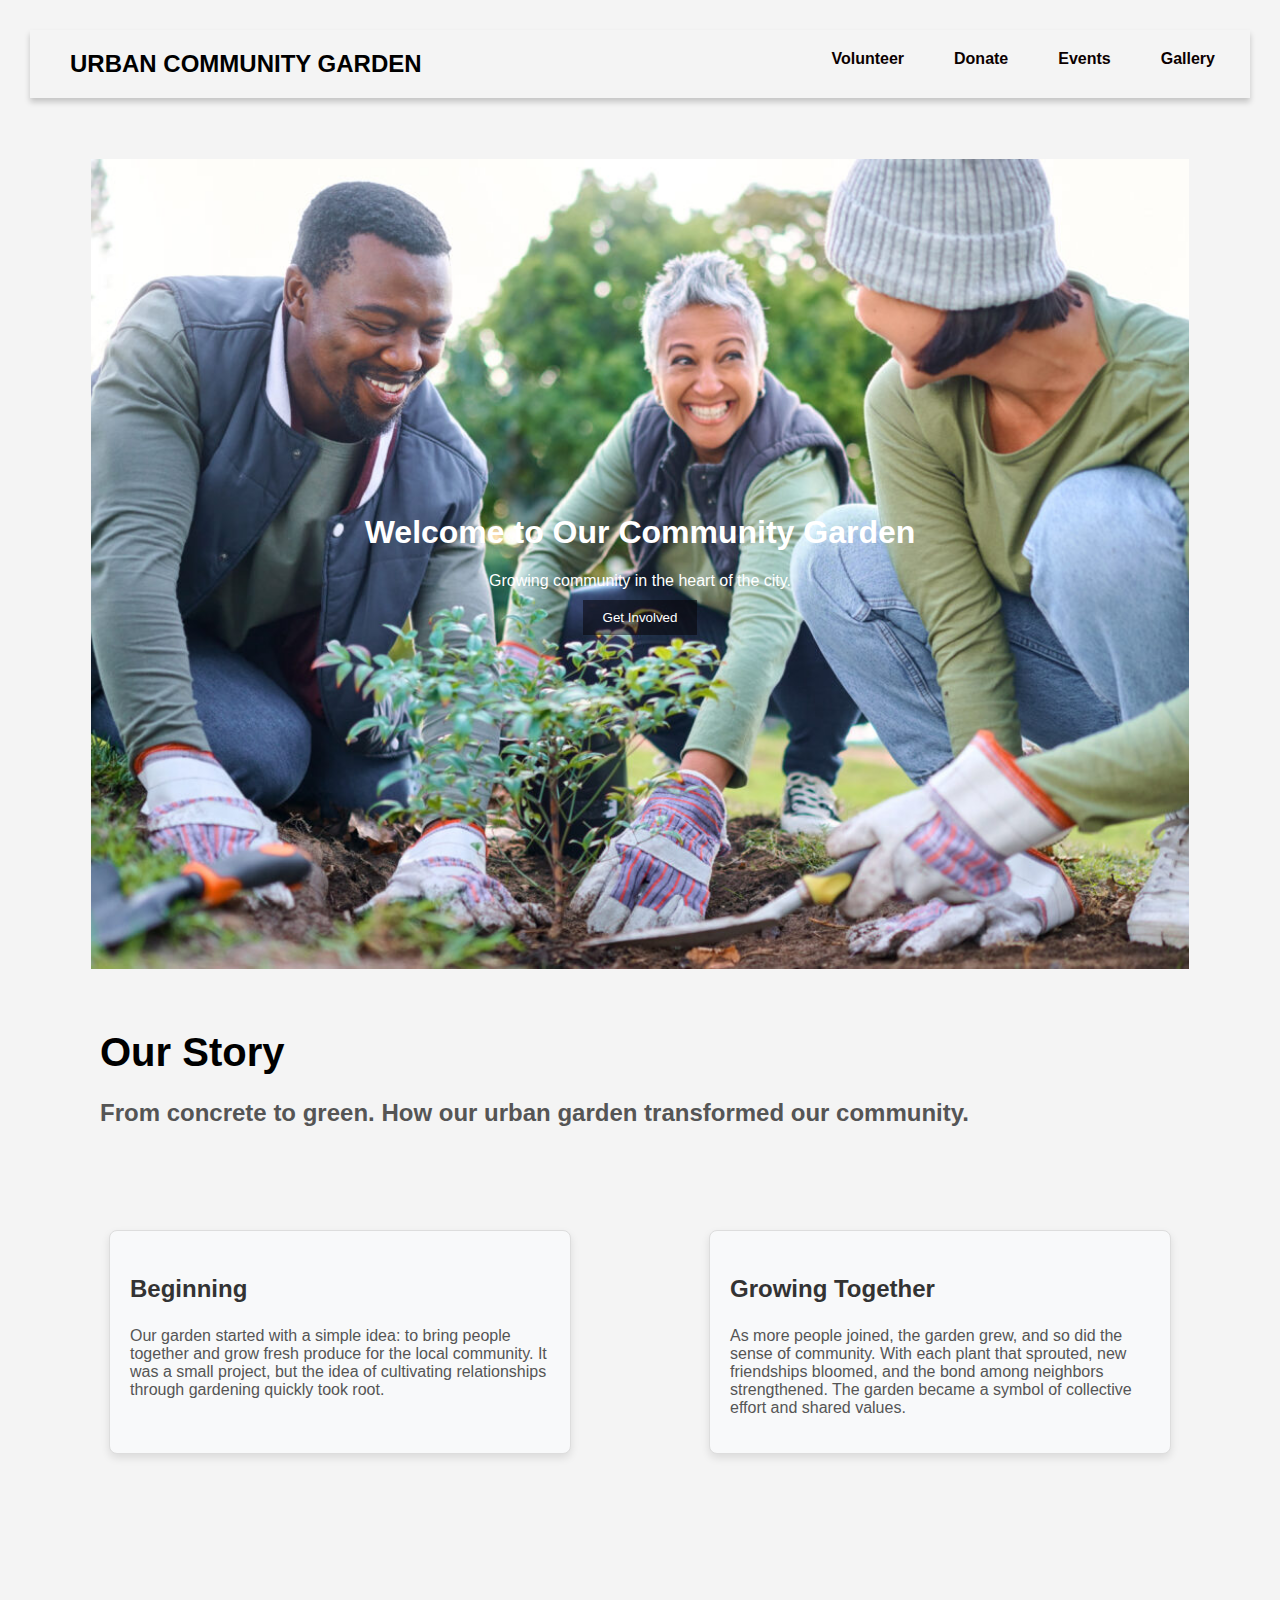
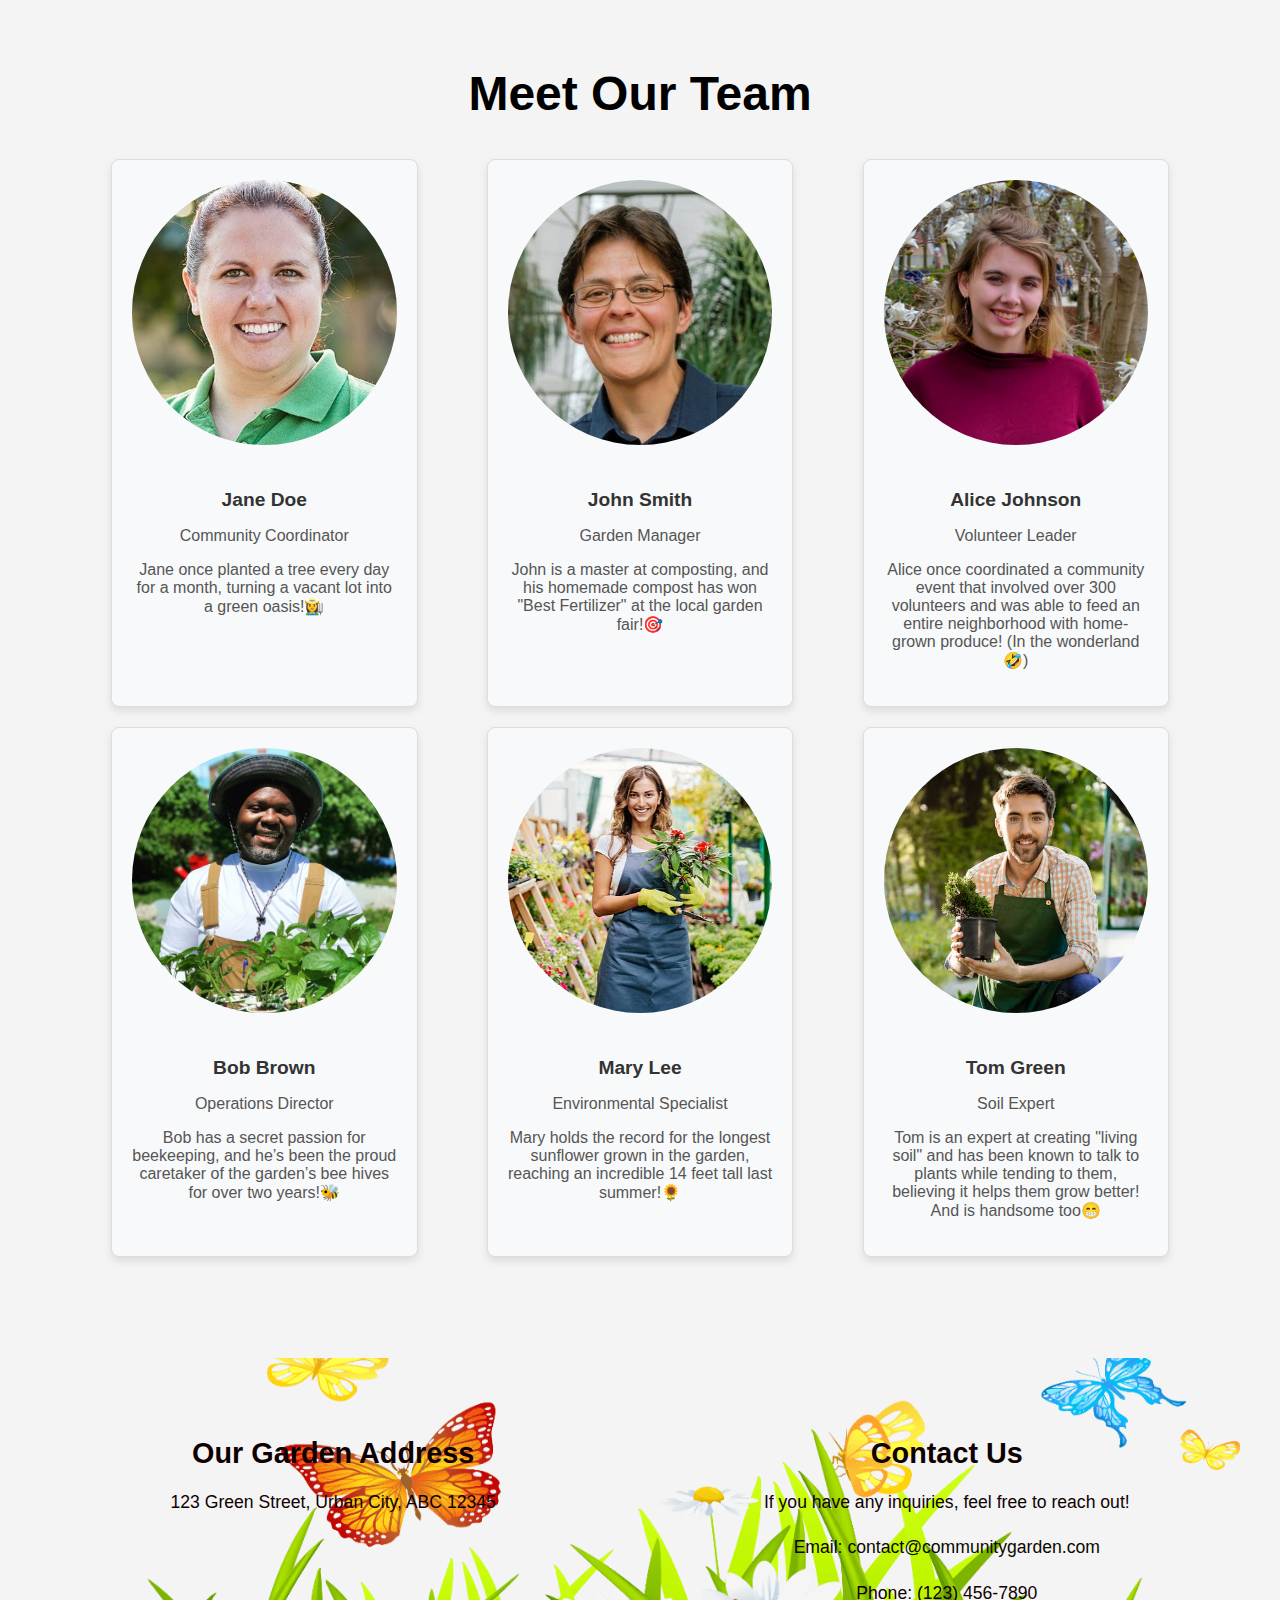
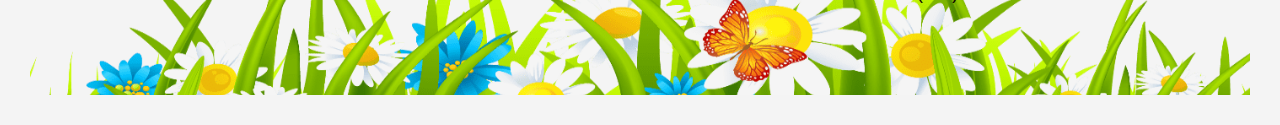
==== index.html @ 43f71df8 "demo site" ====
<!DOCTYPE html>
<html lang="en">
<head>
    <meta charset="UTF-8">
    <meta name="viewport" content="width=device-width, initial-scale=1.0">
    <title>Urban Community Garden</title>
    <link rel="stylesheet" href="styles.css">
</head>
<body>

    <header>
        <h1>URBAN COMMUNITY GARDEN</h1>
        <nav>
            <ul>
                <li><a href="volunteer.html">Volunteer</a></li>
                <li><a href="donate.html">Donate</a></li>
                <li><a href="events.html">Events</a></li>
                <li><a href="gallery.html">Gallery</a></li>
            </ul>
        </nav>
    </header>

    <div class="hero">
        <h1>Welcome to Our Community Garden</h1>
        <p>Growing community in the heart of the city.</p>
        <button onclick="location.href='volunteer.html'">Get Involved</button>
    </div>

    <div class = "story-header">
        <p>
            <h1>Our Story</h1>
            <h3>From concrete to green. How our urban garden transformed our community.</h3>
        </p\>
    </div>

    <div class="story">
        <div class="card">
            <h3>Beginning</h3>
            <p>Our garden started with a simple idea: to bring people together and grow fresh produce for the local community. It was a small project, but the idea of cultivating relationships through gardening quickly took root.</p>
        </div>
        <div class="card">
            <h3>Growing Together</h3>
            <p>As more people joined, the garden grew, and so did the sense of community. With each plant that sprouted, new friendships bloomed, and the bond among neighbors strengthened. The garden became a symbol of collective effort and shared values.</p>
        </div>
    </div>

    <div class="meet-team">
        <h1>Meet Our Team</h1><br>
        <div class="team-cards">
            <!-- Team Member 1 -->
            <div class="team-card">
                <img src="JANE.jpg" alt="Team Member 1" />
                <h4>Jane Doe</h4>
                <p>Community Coordinator</p>
                <p>Jane once planted a tree every day for a month, turning a vacant lot into a green oasis!👩‍🌾</p>
            </div>
            <!-- Team Member 2 -->
            <div class="team-card">
                <img src="john.jpg" alt="Team Member 2" />
                <h4>John Smith</h4>
                <p>Garden Manager</p>
                <p>John is a master at composting, and his homemade compost has won "Best Fertilizer" at the local garden fair!🎯</p>
            </div>
            <!-- Team Member 3 -->
            <div class="team-card">
                <img src="alice.jpg" alt="Team Member 3" />
                <h4>Alice Johnson</h4>
                <p>Volunteer Leader</p>
                <p>Alice once coordinated a community event that involved over 300 volunteers and was able to feed an entire neighborhood with home-grown produce! (In the wonderland🤣)</p>
            </div>
            <!-- Team Member 4 -->
            <div class="team-card">
                <img src="bob.jpg" alt="Team Member 4" />
                <h4>Bob Brown</h4>
                <p>Operations Director</p>
                <p>Bob has a secret passion for beekeeping, and he’s been the proud caretaker of the garden’s bee hives for over two years!🐝</p>
            </div>
            <!-- Team Member 5 -->
            <div class="team-card">
                <img src="mary.jpg" alt="Team Member 5" />
                <h4>Mary Lee</h4>
                <p>Environmental Specialist</p>
                <p>Mary holds the record for the longest sunflower grown in the garden, reaching an incredible 14 feet tall last summer!🌻</p>
            </div>
            <!-- Team Member 6 -->
            <div class="team-card">
                <img src="TOM.jpg" alt="Team Member 6" />
                <h4>Tom Green</h4>
                <p>Soil Expert</p>
                <p>Tom is an expert at creating "living soil" and has been known to talk to plants while tending to them, believing it helps them grow better! And is handsome too😁</p>
            </div>
        </div>
    </div>

    <!-- Footer Section -->
    <footer class="footer">
        <div class="footer-content">
            <div class="address">
                <h3>Our Garden Address</h3>
                <p>123 Green Street, Urban City, ABC 12345</p>
            </div>
            <div class="contact">
                <h3>Contact Us</h3>
                <p>If you have any inquiries, feel free to reach out!</p>
                <p>Email: <a href="mailto:contact@communitygarden.com">contact@communitygarden.com</a></p>
                <p>Phone: (123) 456-7890</p>
            </div>
        </div>
    </footer>
</body>
</html>
---- styles.css ----
body {
    font-family: Arial, sans-serif;
    margin:10px;
    padding: 20px;
    background-color: #f4f4f4;
}

header {
    color: rgb(0, 0, 0);
    padding: 20px;
    display: flex;
    justify-content: space-between;
    text-align: center;
    box-shadow: 0px 4px 6px rgba(0, 0, 0, 0.2);
}

header h1 {
    font-size: 24px;
    text-transform: uppercase;
    font-weight: bold;
    margin: 0;
    padding-left: 20px;
}

nav ul {
    list-style: none;
    padding: 0;
    margin: 0;
    display: flex;
    gap: 20px;
}

nav ul li {
    display: inline;
    margin: 0 15px;
}

nav ul li a {
    text-decoration: none;
    color: rgb(11, 0, 0);
    font-weight: bold;
}

section {
    margin: 20px;
    padding: 20px;
    background-color: white;
    border-radius: 10px;
    box-shadow: 0 0 10px rgba(0, 0, 0, 0.1);
}

.hero {
    margin: 5%;
    background-image: url('hero background.jpeg');
    background-size: cover;
    background-position: center;
    height: 90vh;
    display: flex;
    flex-direction: column;
    justify-content: center;
    align-items: center;
    text-align: center;
    color: white;
}
.hero h2, .hero p {
    margin: 0 0 10px;
}
.hero button {
    padding: 10px 20px;
    background-color: #05010484;
    border: none;
    color: white;
    cursor: pointer;
}
.hero button:hover {
    background-color: #0056b3;
}

input[type="text"], input[type="email"], input[type="number"] {
    width: 80%;
    padding: 10px;
    margin: 10px 0;
    border: 1px solid #ccc;
    border-radius: 5px;
}

.story-header {
    padding: 0px 70px;
    text-align: left;
}

.story-header h1 {
    font-size: 2.5em;
    margin-bottom: 10px;
}

.story-header h3 {
    font-size: 1.5em;
    color: #555;
}

.story {
    display: flex;
    justify-content: space-between;
    padding: 20px 20px;
    gap: 20px;
}

.card {
    margin: 5%;
    background-color: #f8f9fa;
    border: 1px solid #ddd;
    border-radius: 8px;
    padding: 20px;
    width: 48%;
    box-shadow: 0 4px 8px rgba(0, 0, 0, 0.1);
}

.card h3 {
    font-size: 1.5em;
    color: #333;
}

.card p {
    font-size: 1em;
    color: #555;
}

.meet-team {
    margin: 5%;
    padding: 40px 20px;
    text-align: center;
}

.meet-team h1 {
    font-size: 3em;
    margin-bottom: 20px;
}

.team-cards {
    display: flex;
    justify-content: space-between;
    flex-wrap: wrap;
    gap: 20px;
}

.team-card {
    background-color: #f8f9fa;
    border: 1px solid #ddd;
    border-radius: 8px;
    padding: 20px;
    width: 25%;
    text-align: center;
    transition: all 0.3s ease;
    box-shadow: 0 4px 8px rgba(0, 0, 0, 0.1);
}

.team-card img {
    width: 100%;
    height: auto;
    border-radius: 50%;
    margin-bottom: 15px;
}

.team-card h4 {
    font-size: 1.2em;
    color: #333;
    margin-bottom: 10px;
}

.team-card p {
    font-size: 1em;
    color: #555;
}

/* Hover Effect */
.team-card:hover {
    background-color: #007bff00;
    color: white;
    transform: translateY(-5px);
    box-shadow: 0 6px 12px rgba(0, 0, 0, 0.2);
}

.footer {
    background-image: url('home\ footer.jpeg'); /* Replace with the garden background image */
    background-size: cover;
    background-position: center;
    padding: 50px 20px;
    color: rgb(15, 1, 1);
    text-align: center;
}

.footer-content {
    display: flex;
    justify-content: space-between;
    max-width: 1200px;
    margin: 0 auto;
    flex-wrap: wrap;
}

.footer .address, .footer .contact {
    width: 48%; /* Each section will take up 48% of the space */
    margin-bottom: 20px;
}

.footer h3 {
    font-size: 1.8em;
    margin-bottom: 10px;
}

.footer p {
    font-size: 1.1em;
    line-height: 1.6;
}

.footer a {
    color: #0b0901; /* Highlighted email link color */
    text-decoration: none;
}

.footer a:hover {
    text-decoration: underline;
}


/* Responsive Design */
@media (max-width: 768px) {
    .story {
        flex-direction: column;
        align-items: center;
    }
    .card {
        width: 80%;
        margin-bottom: 20px;
    }

    .team-card {
        width: 45%;
    }

    .footer .address, .footer .contact {
        width: 100%; /* Stacks the sections on smaller screens */
        text-align: left;
    }
}
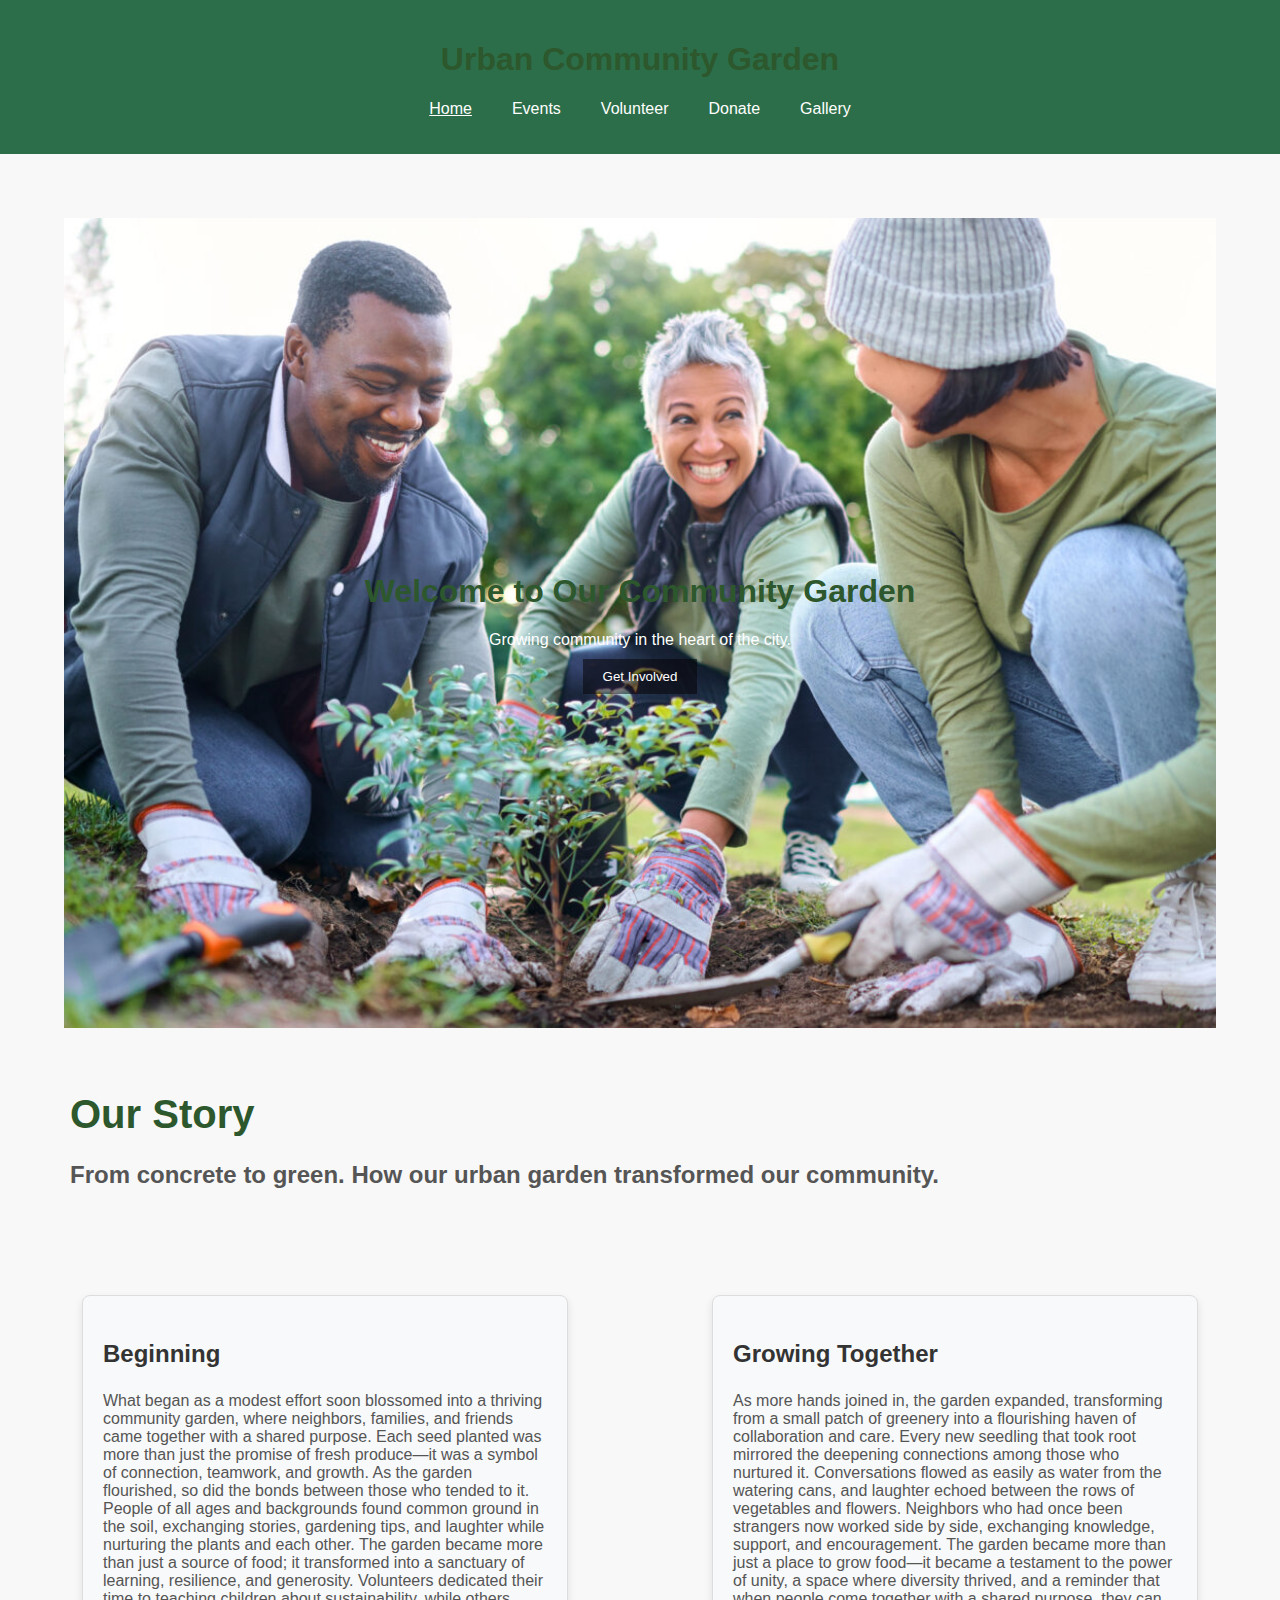
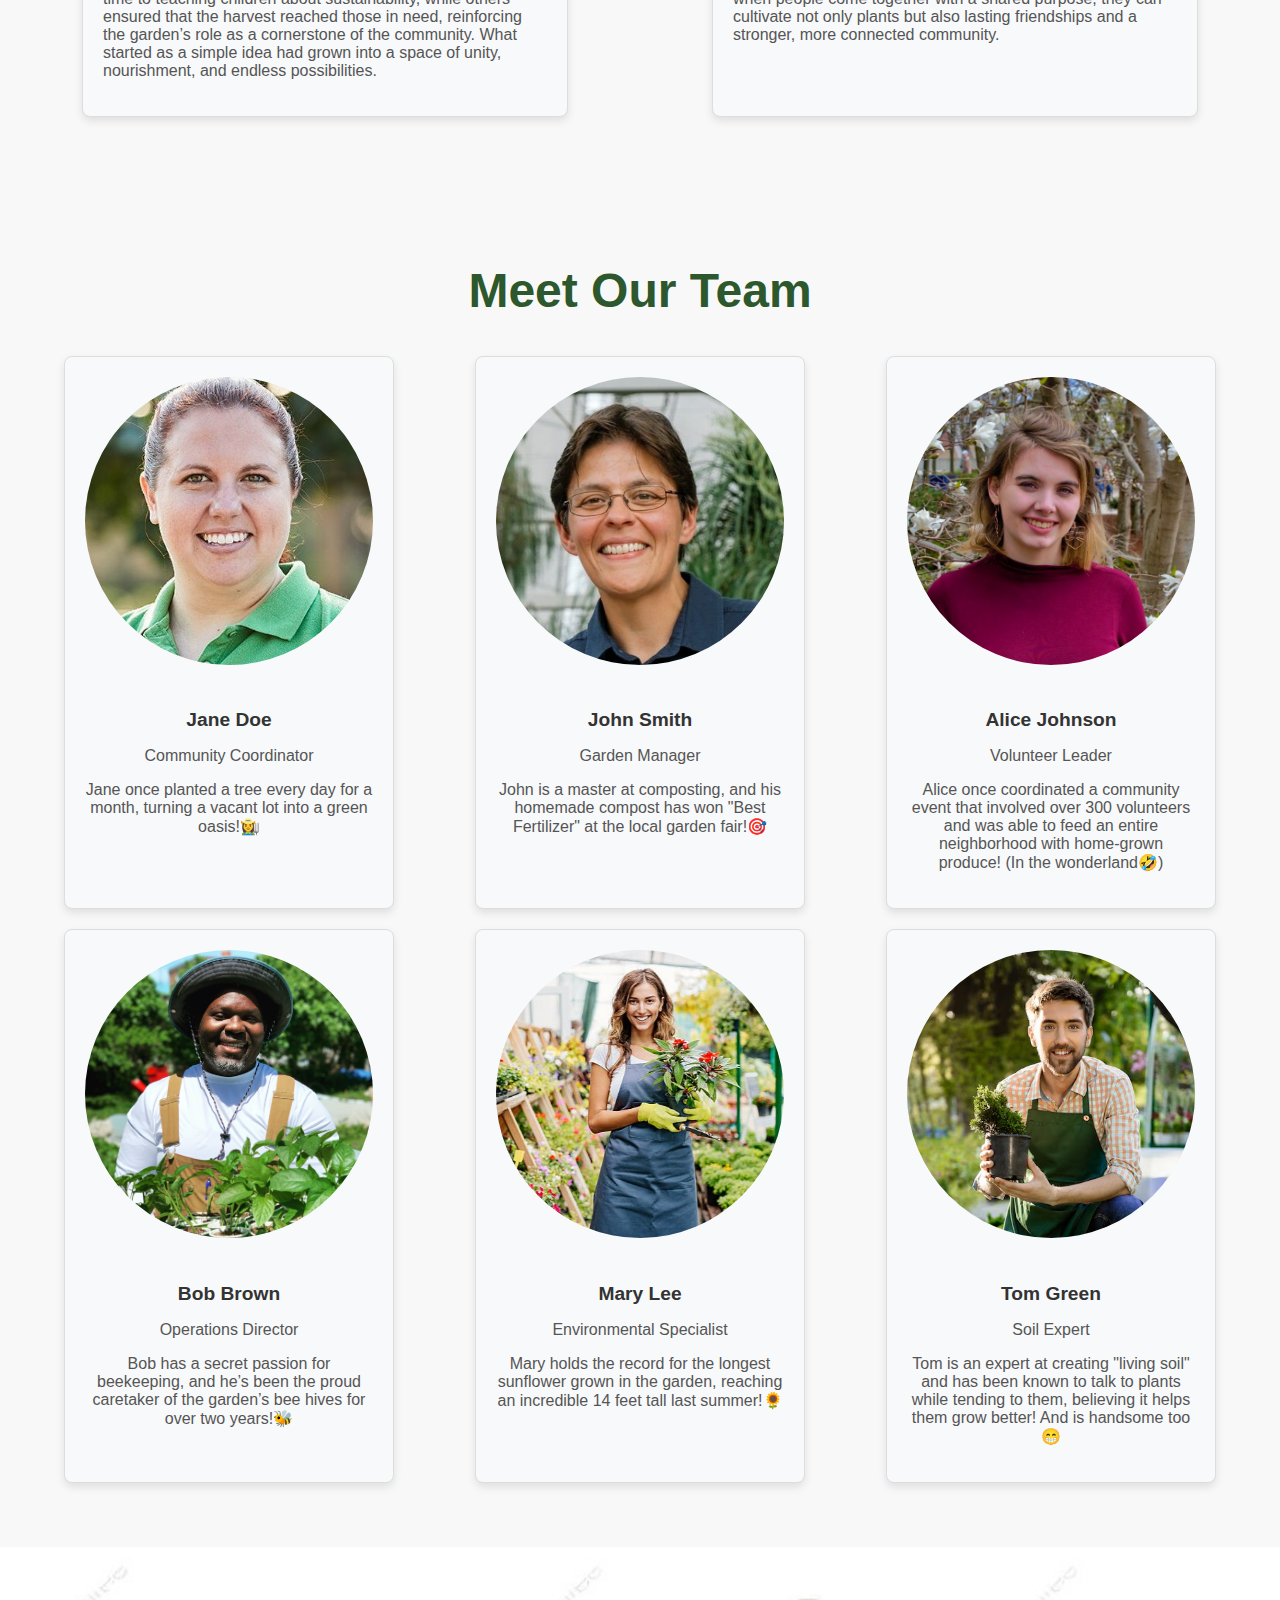
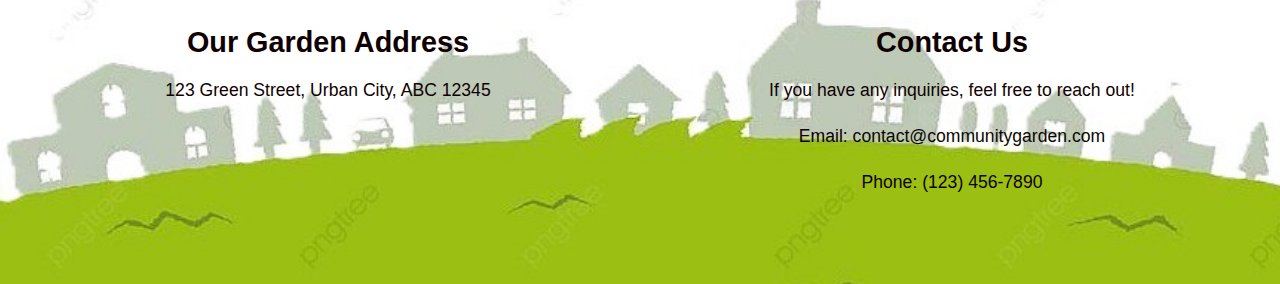
==== commit 67135269: "design changes" ====
--- a/index.html
+++ b/index.html
@@ -3,18 +3,19 @@
 <head>
     <meta charset="UTF-8">
     <meta name="viewport" content="width=device-width, initial-scale=1.0">
-    <title>Urban Community Garden</title>
+    <title>Home | Urban Community Garden</title>
     <link rel="stylesheet" href="styles.css">
 </head>
 <body>
 
     <header>
-        <h1>URBAN COMMUNITY GARDEN</h1>
+        <h1>Urban Community Garden</h1>
         <nav>
             <ul>
+                <li><a href="index.html" class="active">Home</a></li>
+                <li><a href="events.html">Events</a></li>
                 <li><a href="volunteer.html">Volunteer</a></li>
                 <li><a href="donate.html">Donate</a></li>
-                <li><a href="events.html">Events</a></li>
                 <li><a href="gallery.html">Gallery</a></li>
             </ul>
         </nav>
@@ -36,11 +37,11 @@
     <div class="story">
         <div class="card">
             <h3>Beginning</h3>
-            <p>Our garden started with a simple idea: to bring people together and grow fresh produce for the local community. It was a small project, but the idea of cultivating relationships through gardening quickly took root.</p>
+            <p>What began as a modest effort soon blossomed into a thriving community garden, where neighbors, families, and friends came together with a shared purpose. Each seed planted was more than just the promise of fresh produce—it was a symbol of connection, teamwork, and growth. As the garden flourished, so did the bonds between those who tended to it. People of all ages and backgrounds found common ground in the soil, exchanging stories, gardening tips, and laughter while nurturing the plants and each other. The garden became more than just a source of food; it transformed into a sanctuary of learning, resilience, and generosity. Volunteers dedicated their time to teaching children about sustainability, while others ensured that the harvest reached those in need, reinforcing the garden’s role as a cornerstone of the community. What started as a simple idea had grown into a space of unity, nourishment, and endless possibilities.</p>
         </div>
         <div class="card">
             <h3>Growing Together</h3>
-            <p>As more people joined, the garden grew, and so did the sense of community. With each plant that sprouted, new friendships bloomed, and the bond among neighbors strengthened. The garden became a symbol of collective effort and shared values.</p>
+            <p>As more hands joined in, the garden expanded, transforming from a small patch of greenery into a flourishing haven of collaboration and care. Every new seedling that took root mirrored the deepening connections among those who nurtured it. Conversations flowed as easily as water from the watering cans, and laughter echoed between the rows of vegetables and flowers. Neighbors who had once been strangers now worked side by side, exchanging knowledge, support, and encouragement. The garden became more than just a place to grow food—it became a testament to the power of unity, a space where diversity thrived, and a reminder that when people come together with a shared purpose, they can cultivate not only plants but also lasting friendships and a stronger, more connected community.</p>
         </div>
     </div>
 
--- a/styles.css
+++ b/styles.css
@@ -1,45 +1,82 @@
 body {
     font-family: Arial, sans-serif;
-    margin:10px;
-    padding: 20px;
-    background-color: #f4f4f4;
+    margin: 0;
+    padding: 0;
+    background-color: #f8f8f8;
 }
 
 header {
-    color: rgb(0, 0, 0);
-    padding: 20px;
-    display: flex;
-    justify-content: space-between;
-    text-align: center;
-    box-shadow: 0px 4px 6px rgba(0, 0, 0, 0.2);
-}
-
-header h1 {
-    font-size: 24px;
-    text-transform: uppercase;
-    font-weight: bold;
-    margin: 0;
-    padding-left: 20px;
+    background-color: #2c6e49;
+    padding: 20px;
+    text-align: center;
+    color: white;
 }
 
 nav ul {
     list-style: none;
     padding: 0;
-    margin: 0;
-    display: flex;
+    display: flex;
+    justify-content: center;
     gap: 20px;
 }
 
 nav ul li {
     display: inline;
-    margin: 0 15px;
 }
 
 nav ul li a {
     text-decoration: none;
-    color: rgb(11, 0, 0);
-    font-weight: bold;
-}
+    color: white;
+    font-size: 16px;
+    padding: 5px 10px;
+}
+
+nav ul li a.active {
+    text-decoration: underline;
+}
+
+.container {
+    width: 80%;
+    margin: auto;
+    padding: 20px;
+}
+
+h1, h2 {
+    color: #2d572c;
+}
+
+.events-wrapper {
+    display: flex;
+    justify-content: space-between;
+    margin-top: 20px;
+}
+
+.upcoming-events, .calendar {
+    width: 48%;
+    background: white;
+    padding: 20px;
+    border-radius: 10px;
+    box-shadow: 0 2px 5px rgba(0, 0, 0, 0.1);
+}
+
+.event-card {
+    background: #e8f5e9;
+    padding: 15px;
+    margin-bottom: 10px;
+    border-radius: 5px;
+    box-shadow: 0 1px 3px rgba(0, 0, 0, 0.1);
+}
+
+.event-card h3 {
+    margin-top: 0;
+    color: #1b5e20;
+}
+
+.calendar-widget iframe {
+    width: 100%;
+    border-radius: 5px;
+}
+
 
 section {
     margin: 20px;
@@ -102,7 +139,7 @@
 .story {
     display: flex;
     justify-content: space-between;
-    padding: 20px 20px;
+    padding: 20px;
     gap: 20px;
 }
 
@@ -128,7 +165,6 @@
 
 .meet-team {
     margin: 5%;
-    padding: 40px 20px;
     text-align: center;
 }
 
@@ -182,7 +218,7 @@
 }
 
 .footer {
-    background-image: url('home\ footer.jpeg'); /* Replace with the garden background image */
+    background-image: url('home\ footer.jpg');
     background-size: cover;
     background-position: center;
     padding: 50px 20px;
@@ -222,34 +258,58 @@
     text-decoration: underline;
 }
 
-
-/* Responsive Design */
-@media (max-width: 768px) {
-    .story {
+@media (max-width: 480px) {
+    body {
+        margin-right: 10px;
+        padding: 10px;
+    }
+    
+    header h1 {
+        font-size: 20px;
+        padding-left: 0;
+    }
+    
+    nav ul {
         flex-direction: column;
-        align-items: center;
-    }
-    .card {
+        gap: 5px;
+    }
+    
+    nav ul li {
+        margin: 5px 0;
+    }
+    
+    .hero {
+        height: 50vh;
+        text-align: center;
+        padding: 10px;
+        margin: 10px;
+    }
+    
+    .hero h2 {
+        font-size: 1.5em;
+    }
+    
+    .hero button {
+        font-size: 0.9em;
+        padding: 8px 16px;
+    }
+    
+    .team-cards {
+        justify-content: center;
+    }
+    
+    .team-card {
         width: 80%;
-        margin-bottom: 20px;
-    }
-
-    .team-card {
-        width: 45%;
-    }
-
-    .footer .address, .footer .contact {
-        width: 100%; /* Stacks the sections on smaller screens */
-        text-align: left;
-    }
-}
-
-
-
-
-
-
-
-
-
-
+        padding: 15px;
+    }
+}
+
+
+
+
+
+
+
+
+
+
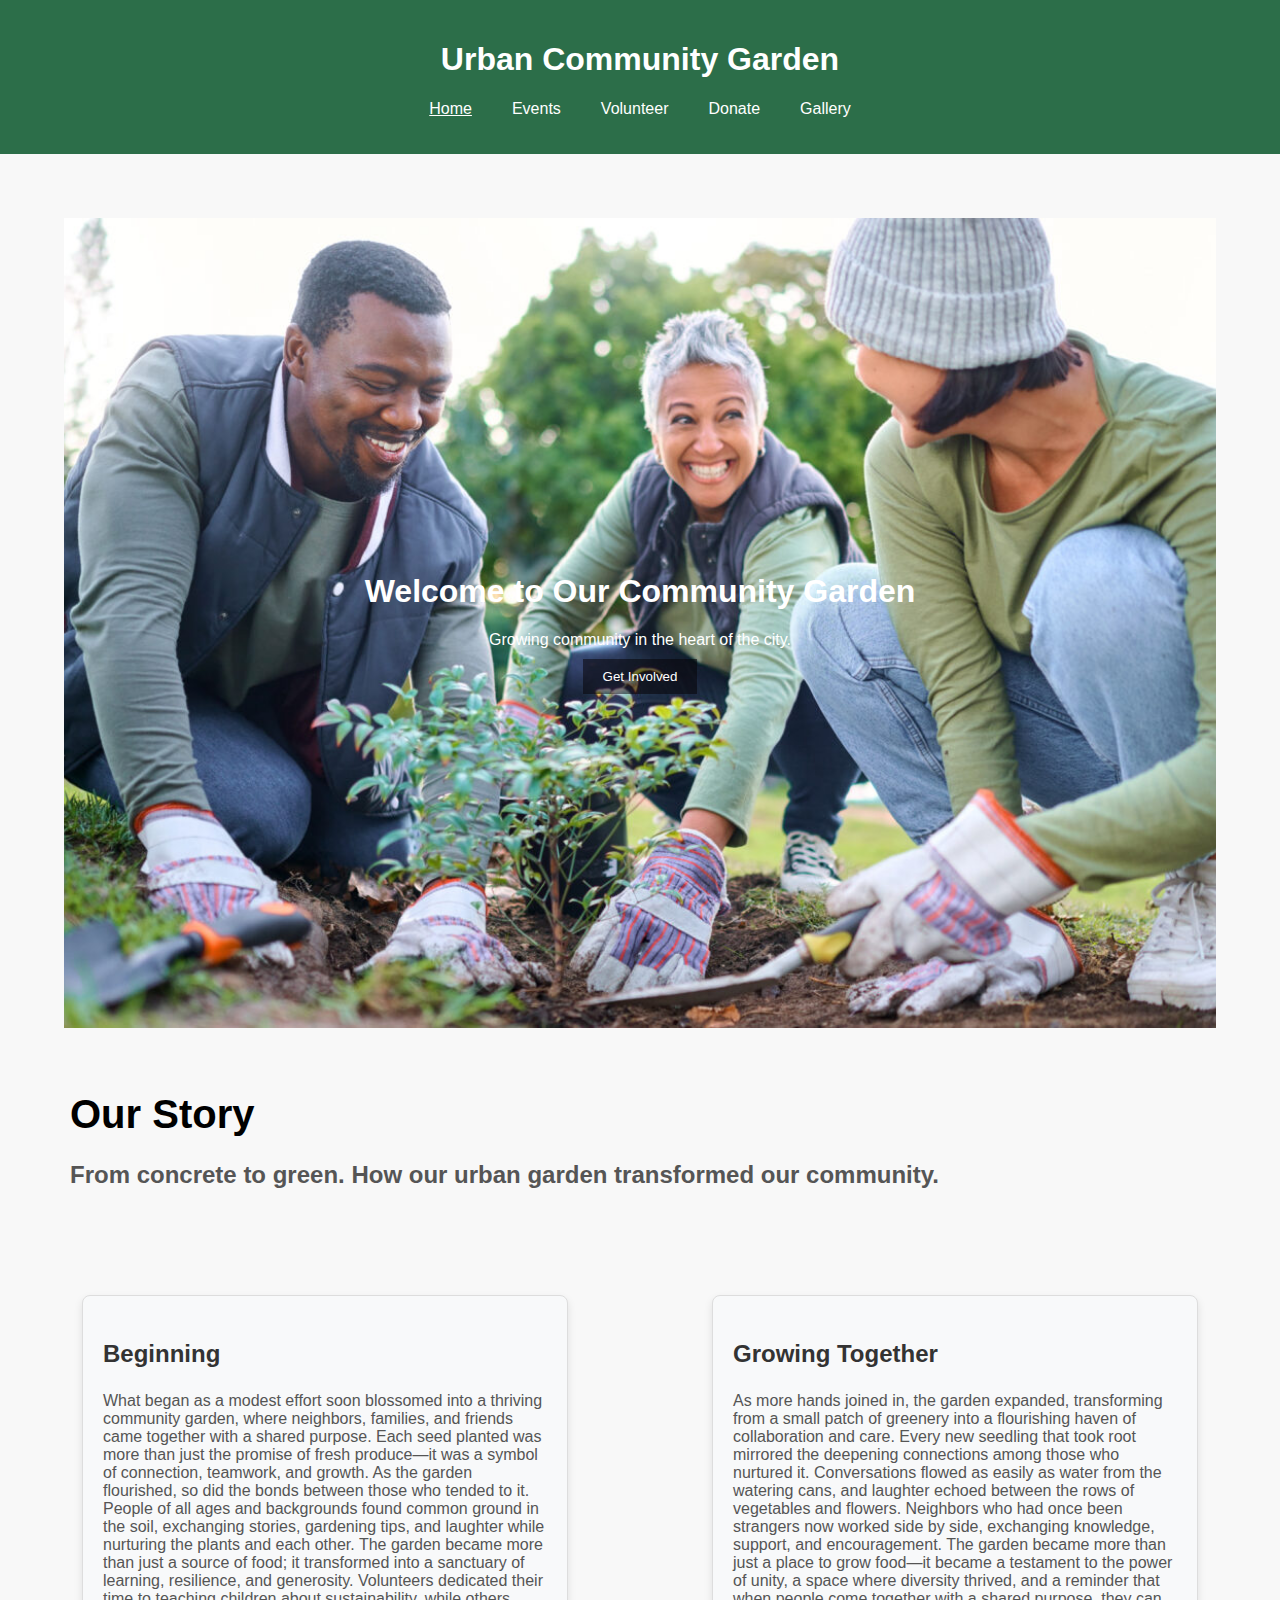
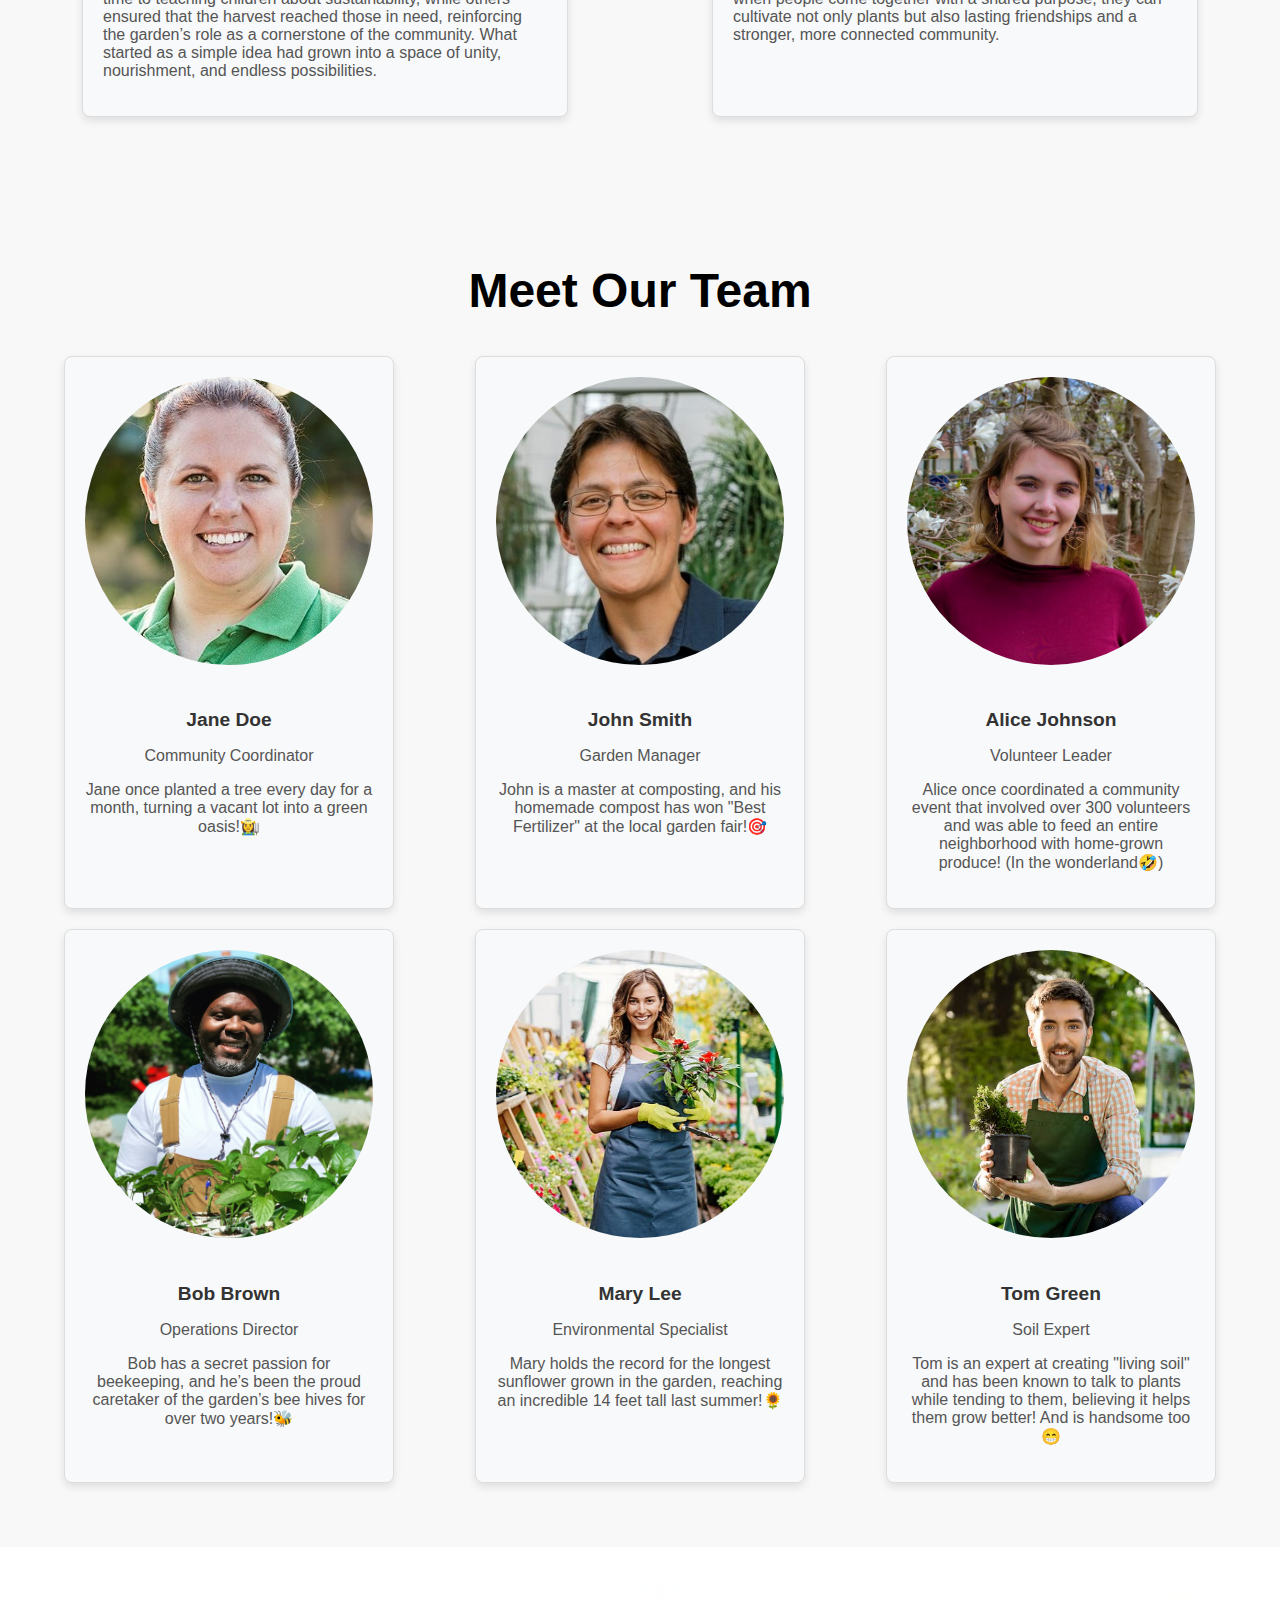
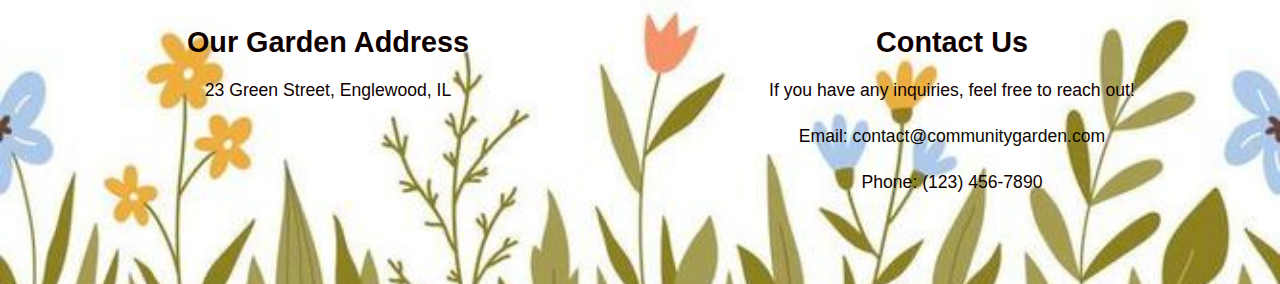
==== commit 3252e100: "Update index.html" ====
--- a/index.html
+++ b/index.html
@@ -98,7 +98,7 @@
         <div class="footer-content">
             <div class="address">
                 <h3>Our Garden Address</h3>
-                <p>123 Green Street, Urban City, ABC 12345</p>
+                <p>23 Green Street, Englewood, IL</p>
             </div>
             <div class="contact">
                 <h3>Contact Us</h3>
--- a/styles.css
+++ b/styles.css
@@ -39,10 +39,6 @@
     width: 80%;
     margin: auto;
     padding: 20px;
-}
-
-h1, h2 {
-    color: #2d572c;
 }
 
 .events-wrapper {
